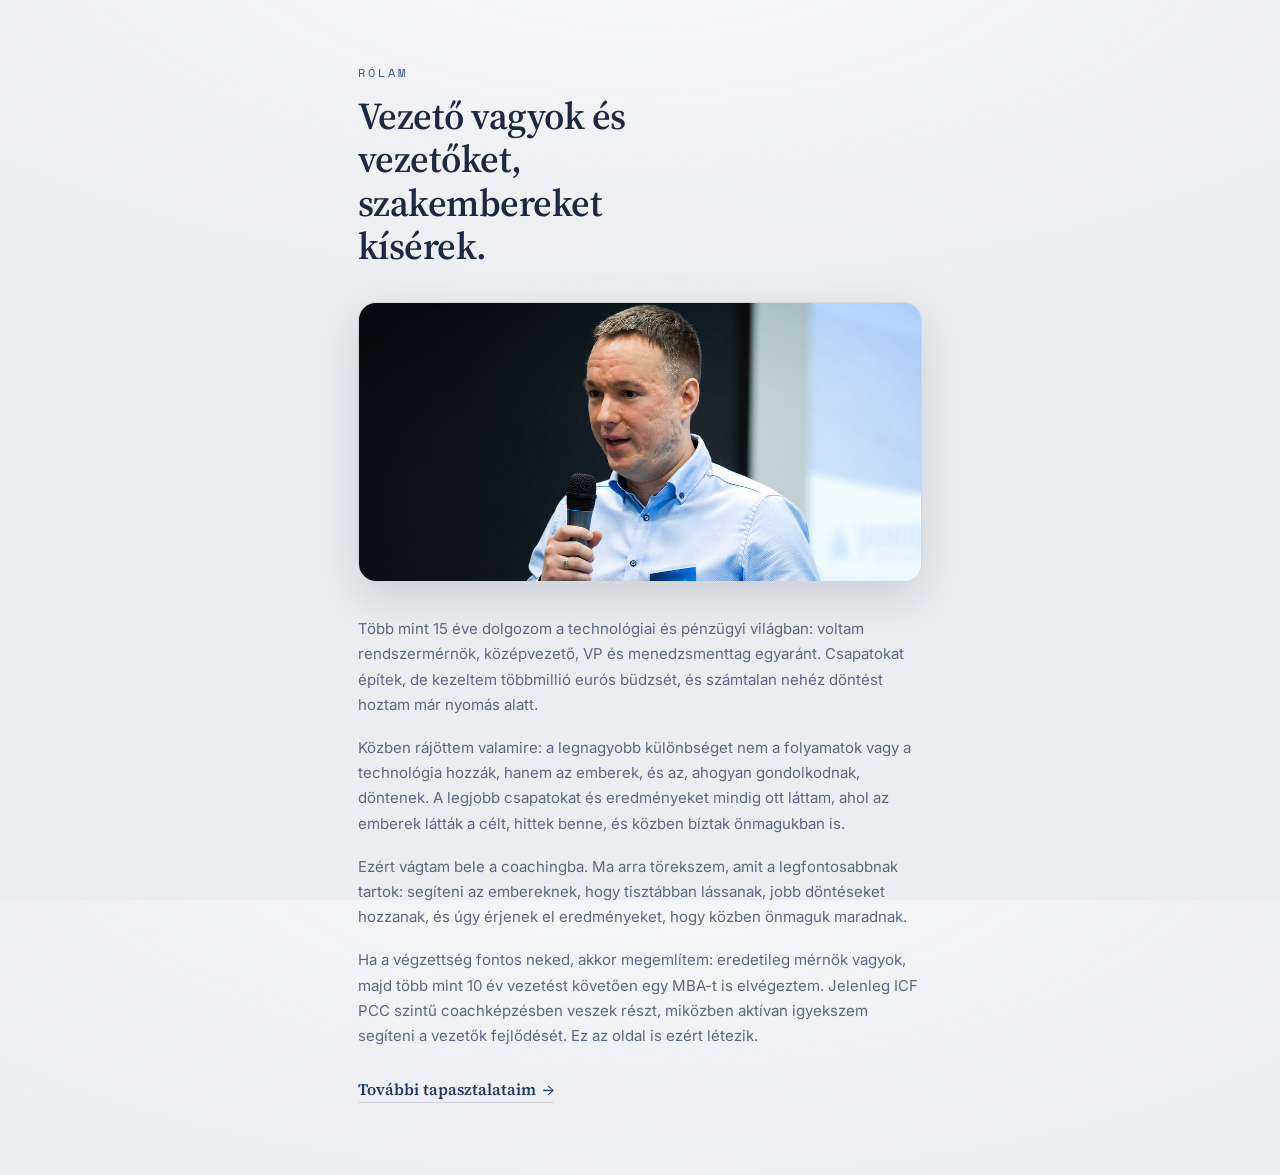
==== rolam.html @ d9606e52 "Add standalone rolam.html and open it in the "ismerj" layover Rebuild the coaching site's #rolam blo" ====
<!doctype html><html lang="hu"><head><meta charset="utf8"><meta name="viewport" content="width=device-width,initial-scale=1">
<title>Rólam · Kis István</title>
<meta name="description" content="Vezető vagyok és vezetőket, szakembereket kísérek.">
<link rel="icon" href="favicon.ico" sizes="any">
<link rel="preconnect" href="https://fonts.googleapis.com">
<link rel="preconnect" href="https://fonts.gstatic.com" crossorigin>
<link rel="stylesheet" href="https://fonts.googleapis.com/css2?family=Space+Mono:wght@400;700&family=Source+Serif+4:opsz,wght@8..60,400..600&family=Inter:ital,wght@0,400;0,500;0,600;1,400&display=swap">
<style>
  :root{
    --ground:#ecedf1;--ground-hi:#f6f7fa;
    --ink:#1d2942;--dim:#5c6883;--line:rgba(29,42,66,.12);
    --coach-navy:#1c3a63;--coach-accent:#3a5794;
    --c-people:#c15a3c;
    --ease:cubic-bezier(.22,1,.36,1);
  }
  *{box-sizing:border-box}
  html{height:100%}
  body{
    margin:0;min-height:100%;
    background:radial-gradient(120% 70% at 50% -8%, var(--ground-hi), transparent 60%), var(--ground);
    color:var(--ink);
    font-family:Inter,system-ui,-apple-system,Segoe UI,Roboto,sans-serif;
    -webkit-font-smoothing:antialiased;
  }
  .wrap{max-width:660px;margin:0 auto;padding:clamp(30px,6vw,64px) clamp(22px,5vw,48px) clamp(40px,7vw,72px)}
  .kicker{font-family:"Space Mono",monospace;font-size:12px;letter-spacing:.24em;text-transform:uppercase;color:var(--coach-accent);margin:0 0 14px}
  h1{
    margin:0;font-family:"Source Serif 4",Georgia,serif;font-weight:600;
    font-size:clamp(26px,4.2vw,38px);line-height:1.14;letter-spacing:-.014em;color:var(--ink);
    max-width:20ch;
  }
  .photo{
    display:block;width:100%;height:clamp(200px,34vw,280px);object-fit:cover;object-position:50% 22%;
    border-radius:18px;margin:clamp(22px,3.4vw,34px) 0;border:1px solid var(--line);
    box-shadow:0 16px 44px rgba(15,20,32,.14);
  }
  .body p{margin:0 0 clamp(14px,1.6vw,18px);font-size:clamp(15px,1.15vw,16.5px);line-height:1.68;color:var(--dim)}
  .body p:last-child{margin-bottom:0}
  .more{
    display:inline-flex;align-items:center;gap:7px;margin-top:clamp(22px,3vw,30px);
    font-family:"Source Serif 4",Georgia,serif;font-weight:600;font-size:16px;color:var(--coach-navy);
    text-decoration:none;border-bottom:1px solid var(--line);padding-bottom:2px;transition:color .2s,border-color .2s;
  }
  .more:hover{color:var(--coach-accent);border-bottom-color:currentColor}
  .more .arrow{transition:transform .2s var(--ease)}
  .more:hover .arrow{transform:translateX(3px)}
  @media (prefers-reduced-motion:no-preference){
    .wrap>*{animation:rise .6s var(--ease) both}
    .kicker{animation-delay:.02s}h1{animation-delay:.06s}.photo{animation-delay:.1s}.body{animation-delay:.14s}
  }
  @keyframes rise{from{opacity:0;transform:translateY(10px)}to{opacity:1;transform:none}}
  @media (prefers-reduced-motion:reduce){*{animation:none!important}}
</style>
</head>
<body>
  <main class="wrap">
    <p class="kicker">Rólam</p>
    <h1>Vezető vagyok és vezetőket, szakembereket kísérek.</h1>
    <img class="photo" src="isti-speaking.jpg" alt="Kis István előadás közben" loading="lazy">
    <div class="body">
      <p>Több mint 15 éve dolgozom a technológiai és pénzügyi világban: voltam rendszermérnök, középvezető, VP és menedzsmenttag egyaránt. Csapatokat építek, de kezeltem többmillió eurós büdzsét, és számtalan nehéz döntést hoztam már nyomás alatt.</p>
      <p>Közben rájöttem valamire: a legnagyobb különbséget nem a folyamatok vagy a technológia hozzák, hanem az emberek, és az, ahogyan gondolkodnak, döntenek. A legjobb csapatokat és eredményeket mindig ott láttam, ahol az emberek látták a célt, hittek benne, és közben bíztak önmagukban is.</p>
      <p>Ezért vágtam bele a coachingba. Ma arra törekszem, amit a legfontosabbnak tartok: segíteni az embereknek, hogy tisztábban lássanak, jobb döntéseket hozzanak, és úgy érjenek el eredményeket, hogy közben önmaguk maradnak.</p>
      <p>Ha a végzettség fontos neked, akkor megemlítem: eredetileg mérnök vagyok, majd több mint 10 év vezetést követően egy MBA-t is elvégeztem. Jelenleg ICF PCC szintű coachképzésben veszek részt, miközben aktívan igyekszem segíteni a vezetők fejlődését. Ez az oldal is ezért létezik.</p>
    </div>
    <a class="more" href="https://coaching.istvankis.com/#tapasztalat" target="_blank" rel="noopener">További tapasztalataim <span class="arrow" aria-hidden="true">→</span></a>
  </main>
</body></html>
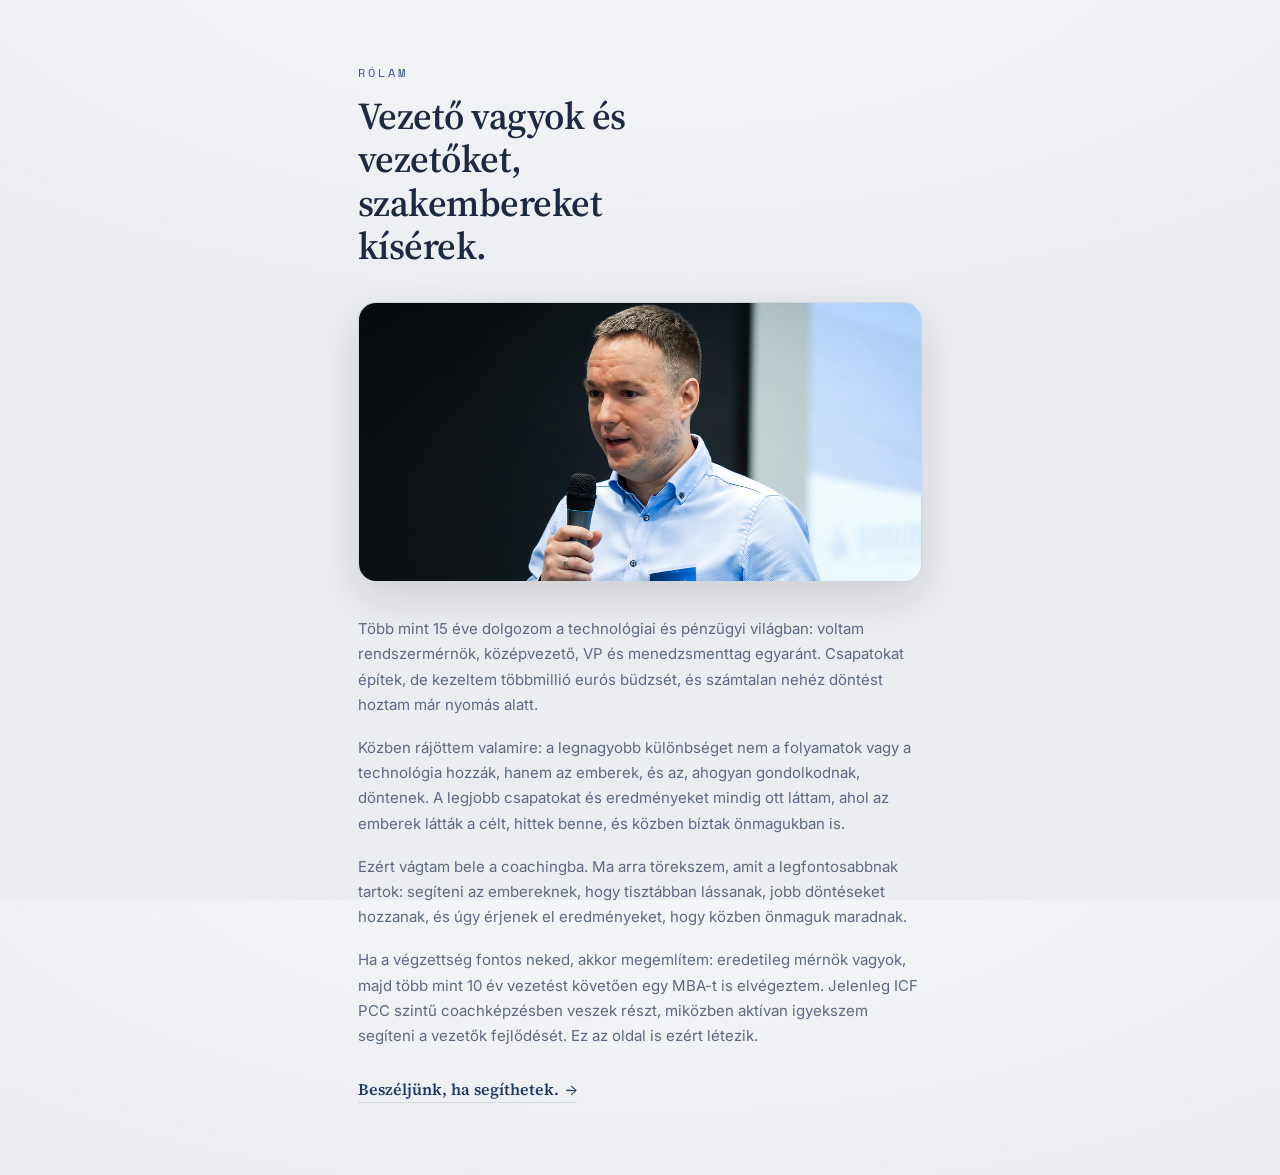
==== commit f730aa22: "rolam: offer "Beszéljünk, ha segíthetek." with booking link Replace the experience link with a booki" ====
--- a/rolam.html
+++ b/rolam.html
@@ -63,6 +63,6 @@
       <p>Ezért vágtam bele a coachingba. Ma arra törekszem, amit a legfontosabbnak tartok: segíteni az embereknek, hogy tisztábban lássanak, jobb döntéseket hozzanak, és úgy érjenek el eredményeket, hogy közben önmaguk maradnak.</p>
       <p>Ha a végzettség fontos neked, akkor megemlítem: eredetileg mérnök vagyok, majd több mint 10 év vezetést követően egy MBA-t is elvégeztem. Jelenleg ICF PCC szintű coachképzésben veszek részt, miközben aktívan igyekszem segíteni a vezetők fejlődését. Ez az oldal is ezért létezik.</p>
     </div>
-    <a class="more" href="https://coaching.istvankis.com/#tapasztalat" target="_blank" rel="noopener">További tapasztalataim <span class="arrow" aria-hidden="true">→</span></a>
+    <a class="more" href="https://meet.istvankis.com" rel="noopener">Beszéljünk, ha segíthetek. <span class="arrow" aria-hidden="true">→</span></a>
   </main>
 </body></html>
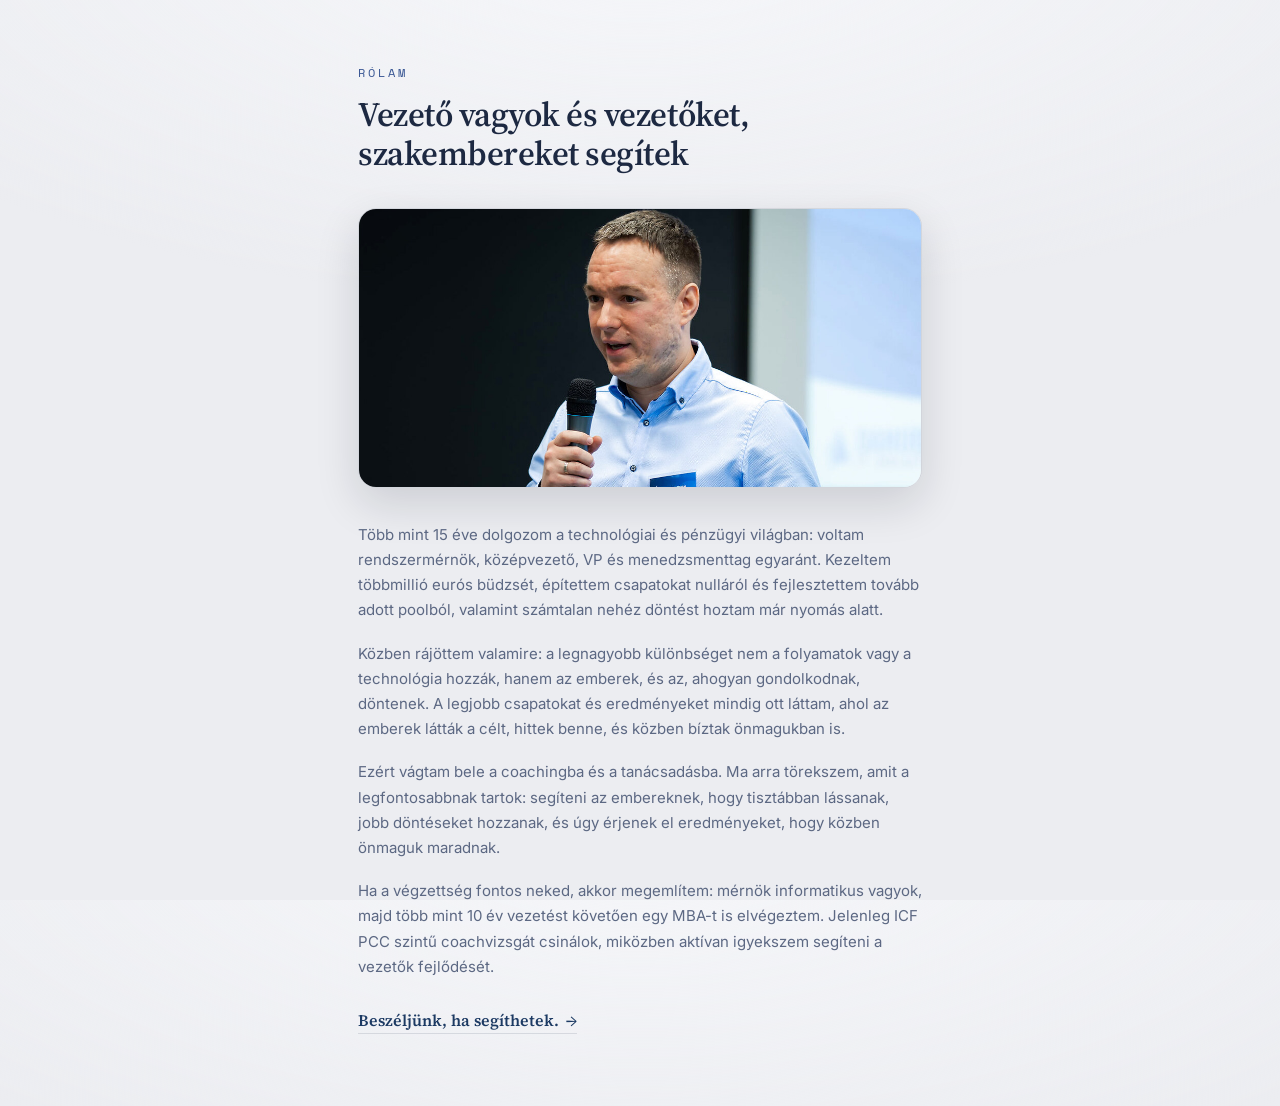
==== commit 71d04ac5: "rolam: update bio copy and heading, keep heading on one line Co-Authored-By: Claude Opus 4.8 (1M con" ====
--- a/rolam.html
+++ b/rolam.html
@@ -26,8 +26,7 @@
   .kicker{font-family:"Space Mono",monospace;font-size:12px;letter-spacing:.24em;text-transform:uppercase;color:var(--coach-accent);margin:0 0 14px}
   h1{
     margin:0;font-family:"Source Serif 4",Georgia,serif;font-weight:600;
-    font-size:clamp(26px,4.2vw,38px);line-height:1.14;letter-spacing:-.014em;color:var(--ink);
-    max-width:20ch;
+    font-size:clamp(24px,3.4vw,34px);line-height:1.16;letter-spacing:-.014em;color:var(--ink);
   }
   .photo{
     display:block;width:100%;height:clamp(200px,34vw,280px);object-fit:cover;object-position:50% 22%;
@@ -55,13 +54,13 @@
 <body>
   <main class="wrap">
     <p class="kicker">Rólam</p>
-    <h1>Vezető vagyok és vezetőket, szakembereket kísérek.</h1>
+    <h1>Vezető vagyok és vezetőket, szakembereket segítek</h1>
     <img class="photo" src="isti-speaking.jpg" alt="Kis István előadás közben" loading="lazy">
     <div class="body">
-      <p>Több mint 15 éve dolgozom a technológiai és pénzügyi világban: voltam rendszermérnök, középvezető, VP és menedzsmenttag egyaránt. Csapatokat építek, de kezeltem többmillió eurós büdzsét, és számtalan nehéz döntést hoztam már nyomás alatt.</p>
+      <p>Több mint 15 éve dolgozom a technológiai és pénzügyi világban: voltam rendszermérnök, középvezető, VP és menedzsmenttag egyaránt. Kezeltem többmillió eurós büdzsét, építettem csapatokat nulláról és fejlesztettem tovább adott poolból, valamint számtalan nehéz döntést hoztam már nyomás alatt.</p>
       <p>Közben rájöttem valamire: a legnagyobb különbséget nem a folyamatok vagy a technológia hozzák, hanem az emberek, és az, ahogyan gondolkodnak, döntenek. A legjobb csapatokat és eredményeket mindig ott láttam, ahol az emberek látták a célt, hittek benne, és közben bíztak önmagukban is.</p>
-      <p>Ezért vágtam bele a coachingba. Ma arra törekszem, amit a legfontosabbnak tartok: segíteni az embereknek, hogy tisztábban lássanak, jobb döntéseket hozzanak, és úgy érjenek el eredményeket, hogy közben önmaguk maradnak.</p>
-      <p>Ha a végzettség fontos neked, akkor megemlítem: eredetileg mérnök vagyok, majd több mint 10 év vezetést követően egy MBA-t is elvégeztem. Jelenleg ICF PCC szintű coachképzésben veszek részt, miközben aktívan igyekszem segíteni a vezetők fejlődését. Ez az oldal is ezért létezik.</p>
+      <p>Ezért vágtam bele a coachingba és a tanácsadásba. Ma arra törekszem, amit a legfontosabbnak tartok: segíteni az embereknek, hogy tisztábban lássanak, jobb döntéseket hozzanak, és úgy érjenek el eredményeket, hogy közben önmaguk maradnak.</p>
+      <p>Ha a végzettség fontos neked, akkor megemlítem: mérnök informatikus vagyok, majd több mint 10 év vezetést követően egy MBA-t is elvégeztem. Jelenleg ICF PCC szintű coachvizsgát csinálok, miközben aktívan igyekszem segíteni a vezetők fejlődését.</p>
     </div>
     <a class="more" href="https://meet.istvankis.com" rel="noopener">Beszéljünk, ha segíthetek. <span class="arrow" aria-hidden="true">→</span></a>
   </main>
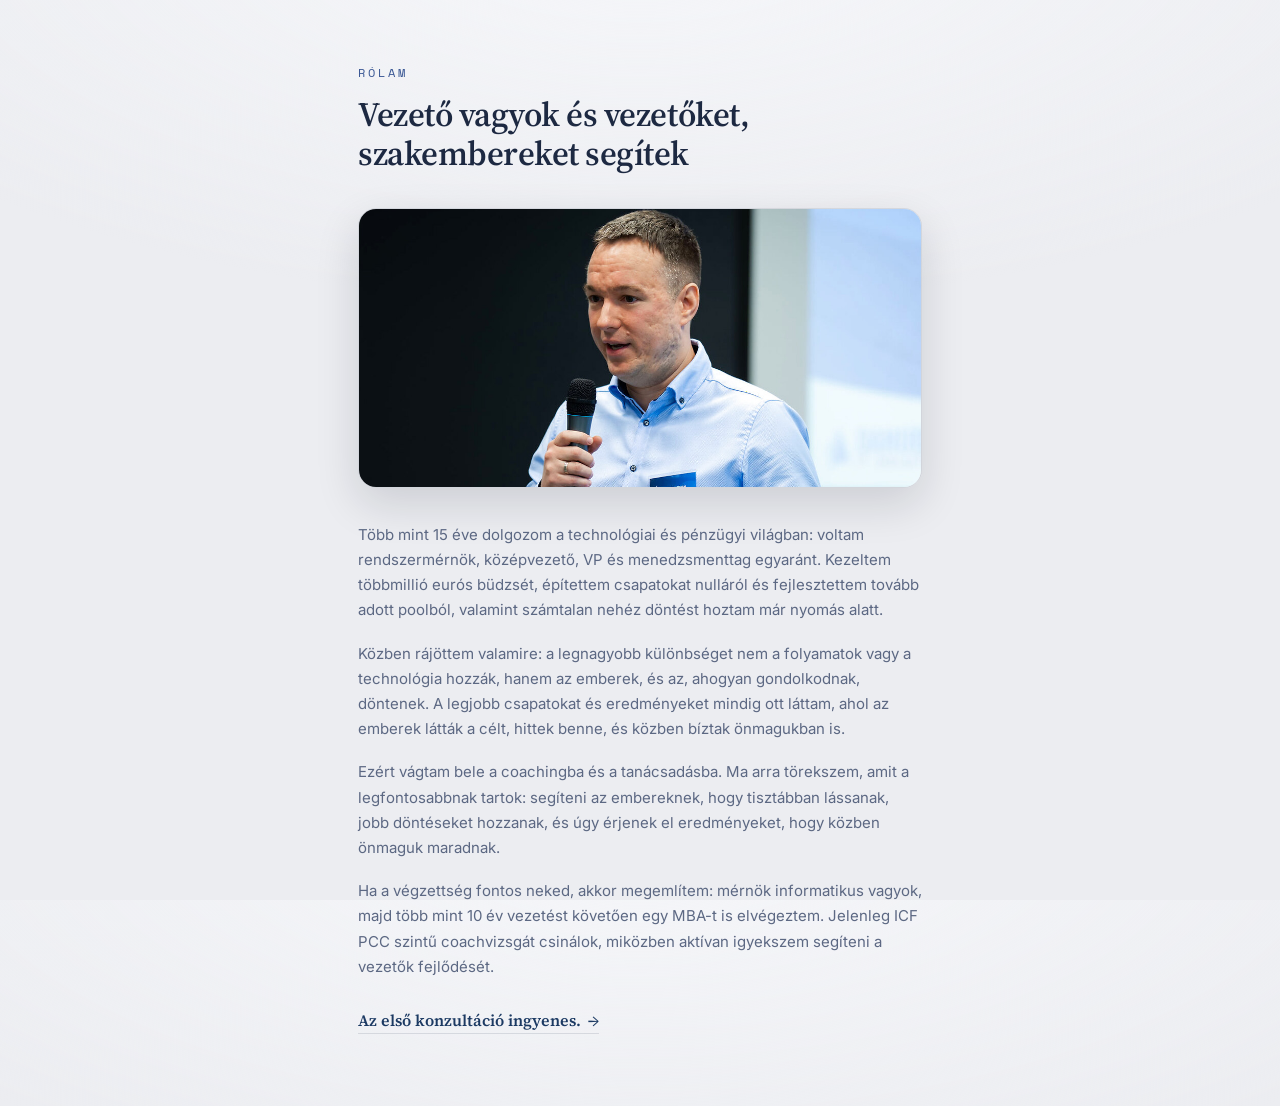
==== commit 1ca30ae3: "rolam: change CTA to "Az első konzultáció ingyenes." Co-Authored-By: Claude Opus 4.8 (1M context) <n" ====
--- a/rolam.html
+++ b/rolam.html
@@ -62,6 +62,6 @@
       <p>Ezért vágtam bele a coachingba és a tanácsadásba. Ma arra törekszem, amit a legfontosabbnak tartok: segíteni az embereknek, hogy tisztábban lássanak, jobb döntéseket hozzanak, és úgy érjenek el eredményeket, hogy közben önmaguk maradnak.</p>
       <p>Ha a végzettség fontos neked, akkor megemlítem: mérnök informatikus vagyok, majd több mint 10 év vezetést követően egy MBA-t is elvégeztem. Jelenleg ICF PCC szintű coachvizsgát csinálok, miközben aktívan igyekszem segíteni a vezetők fejlődését.</p>
     </div>
-    <a class="more" href="https://meet.istvankis.com" rel="noopener">Beszéljünk, ha segíthetek. <span class="arrow" aria-hidden="true">→</span></a>
+    <a class="more" href="https://meet.istvankis.com" rel="noopener">Az első konzultáció ingyenes. <span class="arrow" aria-hidden="true">→</span></a>
   </main>
 </body></html>
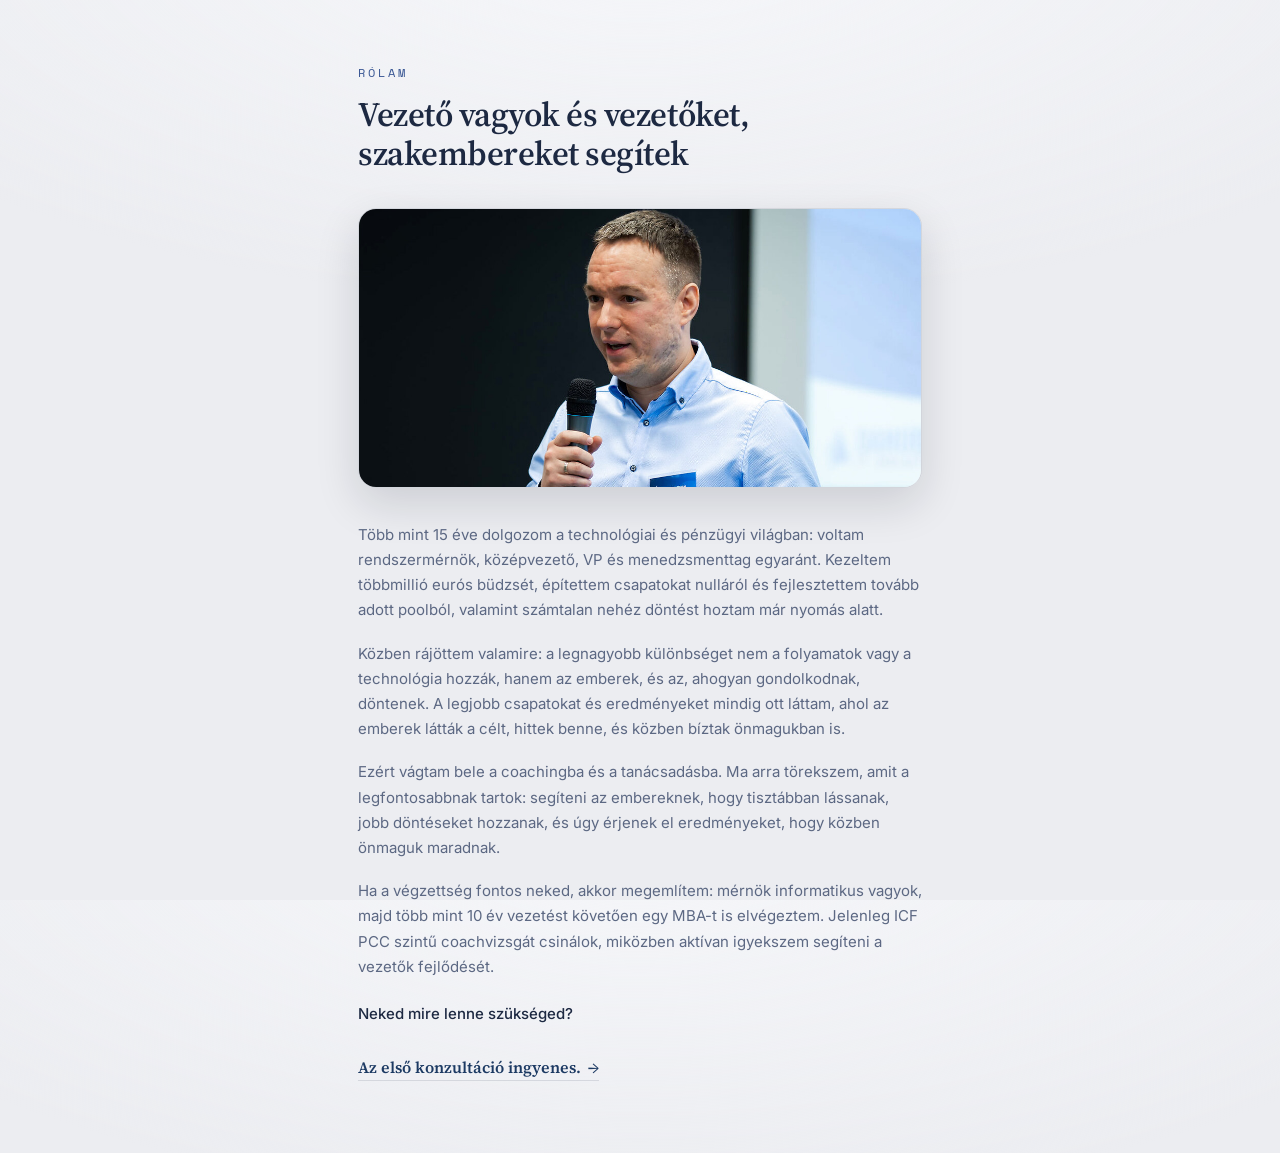
==== commit acd612e2: "rolam: add closing question "Neked mire lenne szükséged?" Co-Authored-By: Claude Opus 4.8 (1M contex" ====
--- a/rolam.html
+++ b/rolam.html
@@ -35,6 +35,7 @@
   }
   .body p{margin:0 0 clamp(14px,1.6vw,18px);font-size:clamp(15px,1.15vw,16.5px);line-height:1.68;color:var(--dim)}
   .body p:last-child{margin-bottom:0}
+  .body p.q{color:var(--ink);font-weight:500;margin-top:clamp(16px,2vw,22px)}
   .more{
     display:inline-flex;align-items:center;gap:7px;margin-top:clamp(22px,3vw,30px);
     font-family:"Source Serif 4",Georgia,serif;font-weight:600;font-size:16px;color:var(--coach-navy);
@@ -61,6 +62,7 @@
       <p>Közben rájöttem valamire: a legnagyobb különbséget nem a folyamatok vagy a technológia hozzák, hanem az emberek, és az, ahogyan gondolkodnak, döntenek. A legjobb csapatokat és eredményeket mindig ott láttam, ahol az emberek látták a célt, hittek benne, és közben bíztak önmagukban is.</p>
       <p>Ezért vágtam bele a coachingba és a tanácsadásba. Ma arra törekszem, amit a legfontosabbnak tartok: segíteni az embereknek, hogy tisztábban lássanak, jobb döntéseket hozzanak, és úgy érjenek el eredményeket, hogy közben önmaguk maradnak.</p>
       <p>Ha a végzettség fontos neked, akkor megemlítem: mérnök informatikus vagyok, majd több mint 10 év vezetést követően egy MBA-t is elvégeztem. Jelenleg ICF PCC szintű coachvizsgát csinálok, miközben aktívan igyekszem segíteni a vezetők fejlődését.</p>
+      <p class="q">Neked mire lenne szükséged?</p>
     </div>
     <a class="more" href="https://meet.istvankis.com" rel="noopener">Az első konzultáció ingyenes. <span class="arrow" aria-hidden="true">→</span></a>
   </main>
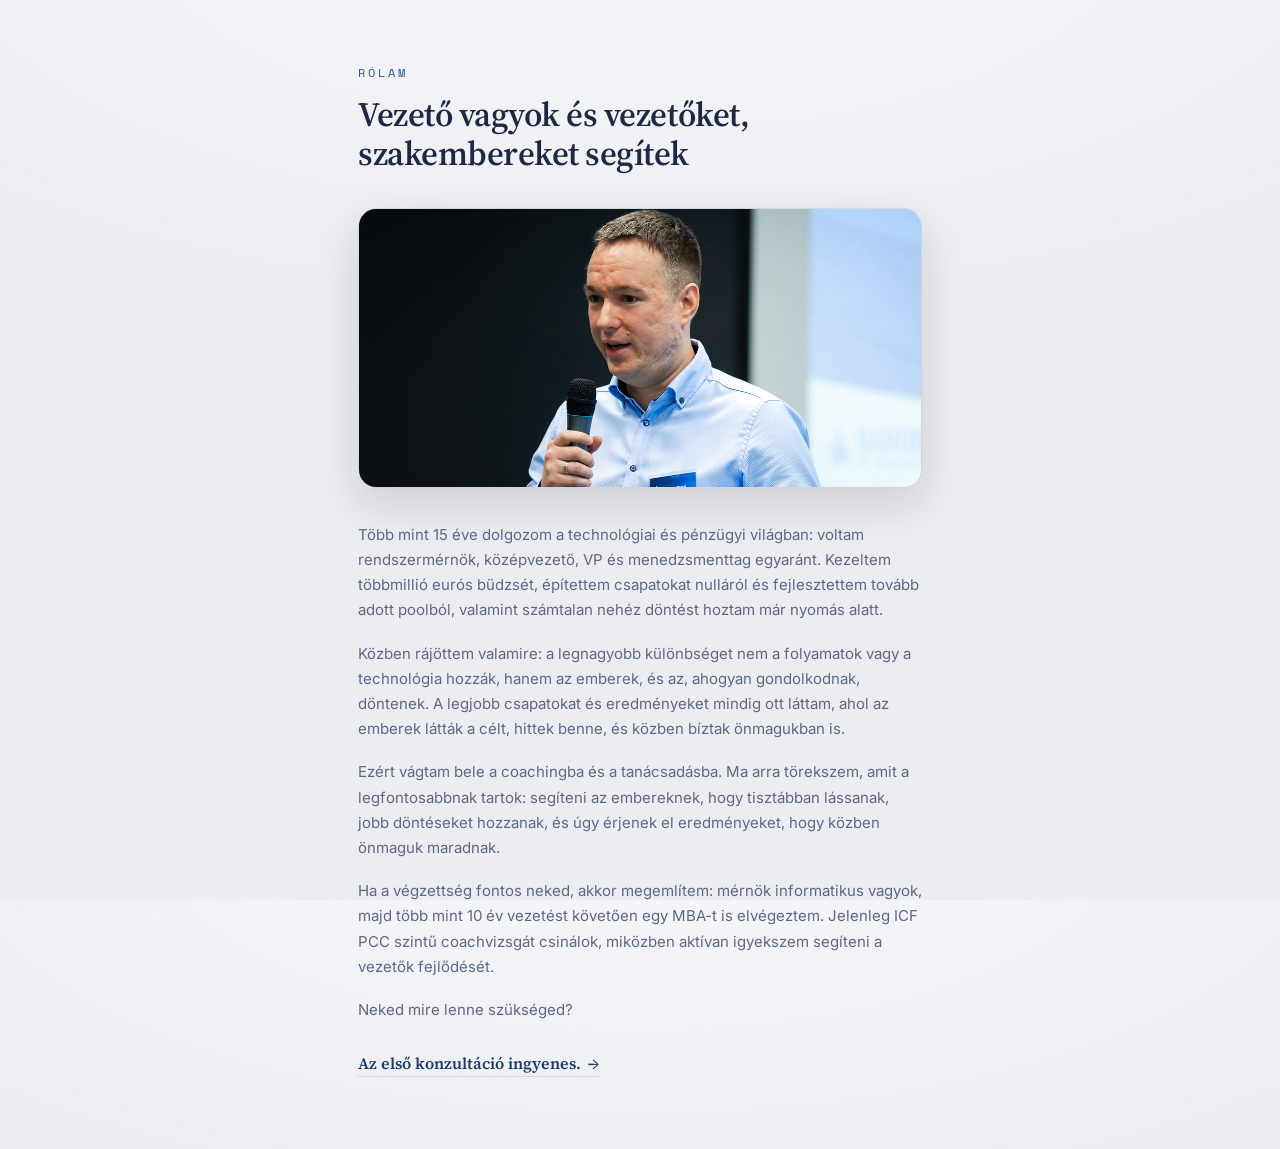
==== commit d2f80b15: "rolam: don't emphasize the closing question Co-Authored-By: Claude Opus 4.8 (1M context) <noreply@an" ====
--- a/rolam.html
+++ b/rolam.html
@@ -35,7 +35,6 @@
   }
   .body p{margin:0 0 clamp(14px,1.6vw,18px);font-size:clamp(15px,1.15vw,16.5px);line-height:1.68;color:var(--dim)}
   .body p:last-child{margin-bottom:0}
-  .body p.q{color:var(--ink);font-weight:500;margin-top:clamp(16px,2vw,22px)}
   .more{
     display:inline-flex;align-items:center;gap:7px;margin-top:clamp(22px,3vw,30px);
     font-family:"Source Serif 4",Georgia,serif;font-weight:600;font-size:16px;color:var(--coach-navy);
@@ -62,7 +61,7 @@
       <p>Közben rájöttem valamire: a legnagyobb különbséget nem a folyamatok vagy a technológia hozzák, hanem az emberek, és az, ahogyan gondolkodnak, döntenek. A legjobb csapatokat és eredményeket mindig ott láttam, ahol az emberek látták a célt, hittek benne, és közben bíztak önmagukban is.</p>
       <p>Ezért vágtam bele a coachingba és a tanácsadásba. Ma arra törekszem, amit a legfontosabbnak tartok: segíteni az embereknek, hogy tisztábban lássanak, jobb döntéseket hozzanak, és úgy érjenek el eredményeket, hogy közben önmaguk maradnak.</p>
       <p>Ha a végzettség fontos neked, akkor megemlítem: mérnök informatikus vagyok, majd több mint 10 év vezetést követően egy MBA-t is elvégeztem. Jelenleg ICF PCC szintű coachvizsgát csinálok, miközben aktívan igyekszem segíteni a vezetők fejlődését.</p>
-      <p class="q">Neked mire lenne szükséged?</p>
+      <p>Neked mire lenne szükséged?</p>
     </div>
     <a class="more" href="https://meet.istvankis.com" rel="noopener">Az első konzultáció ingyenes. <span class="arrow" aria-hidden="true">→</span></a>
   </main>
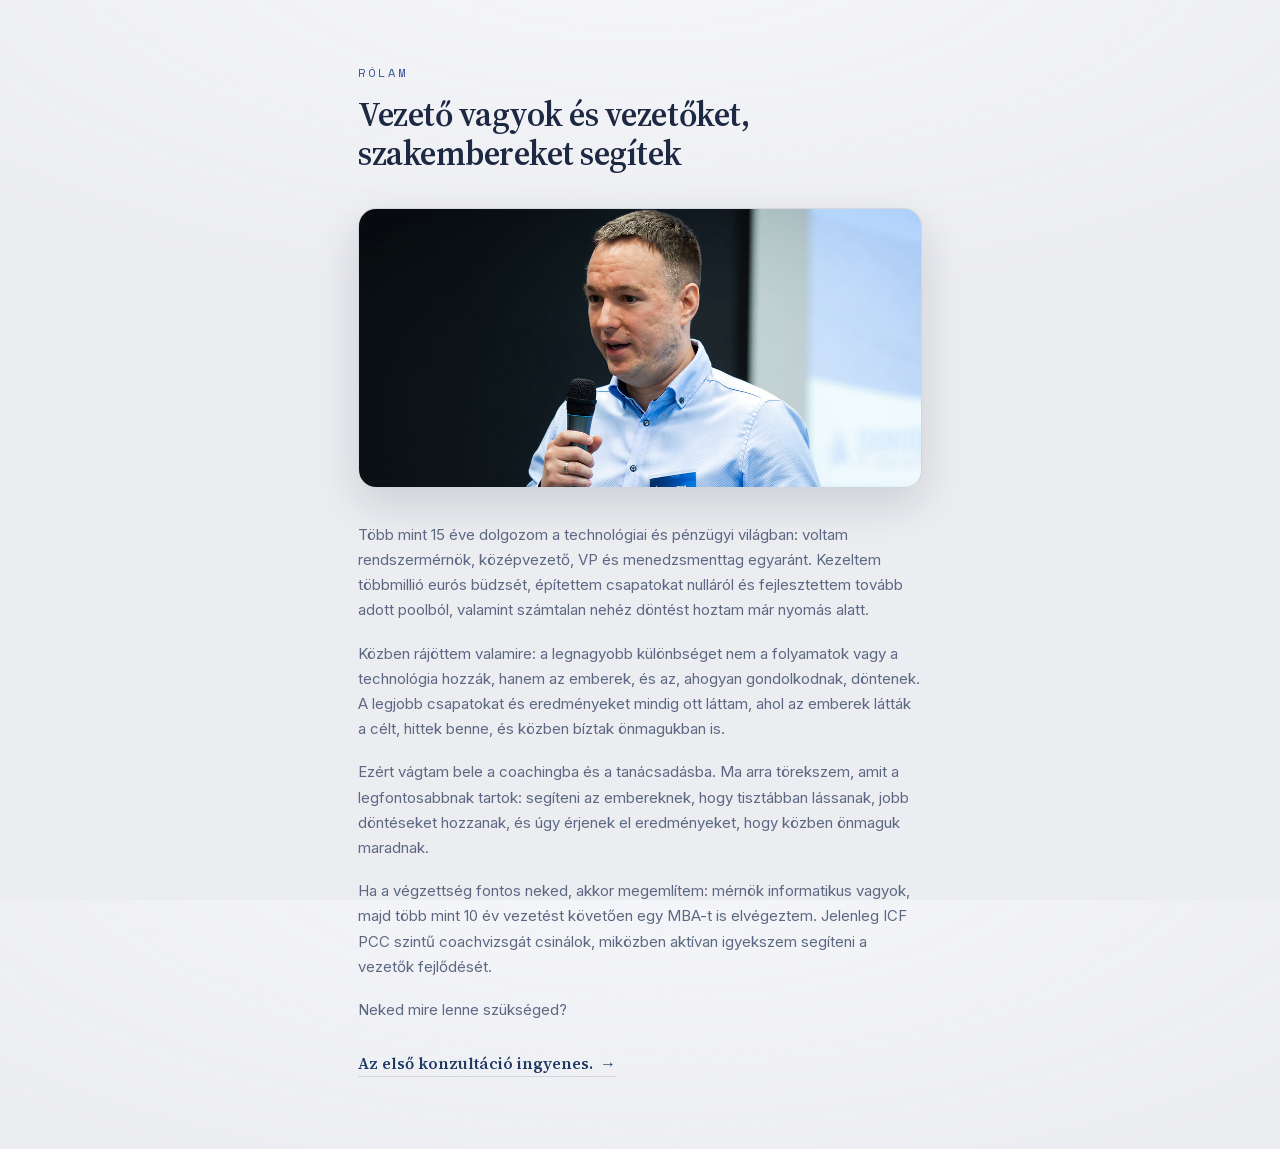
==== commit 06700bfc: "Self-host fonts: drop Google Fonts, serve woff2 locally Replaces the Google Fonts <link> (and precon" ====
--- a/rolam.html
+++ b/rolam.html
@@ -2,9 +2,8 @@
 <title>Rólam · Kis István</title>
 <meta name="description" content="Vezető vagyok és vezetőket, szakembereket kísérek.">
 <link rel="icon" href="favicon.ico" sizes="any">
-<link rel="preconnect" href="https://fonts.googleapis.com">
-<link rel="preconnect" href="https://fonts.gstatic.com" crossorigin>
-<link rel="stylesheet" href="https://fonts.googleapis.com/css2?family=Space+Mono:wght@400;700&family=Source+Serif+4:opsz,wght@8..60,400..600&family=Inter:ital,wght@0,400;0,500;0,600;1,400&display=swap">
+<link rel="preload" href="fonts/source-serif-4-latin.woff2" as="font" type="font/woff2" crossorigin>
+<link rel="stylesheet" href="fonts.css">
 <style>
   :root{
     --ground:#ecedf1;--ground-hi:#f6f7fa;
--- a/fonts.css
+++ b/fonts.css
@@ -0,0 +1,92 @@
+/* Self-hosted fonts (latin + latin-ext). Replaces Google Fonts so no visitor
+   data is sent to Google. Subsets cover Hungarian and English. */
+
+/* Inter — variable, upright */
+@font-face {
+  font-family: 'Inter';
+  font-style: normal;
+  font-weight: 400 600;
+  font-display: swap;
+  src: url(fonts/inter-latin-ext.woff2) format('woff2');
+  unicode-range: U+0100-02BA, U+02BD-02C5, U+02C7-02CC, U+02CE-02D7, U+02DD-02FF, U+0304, U+0308, U+0329, U+1D00-1DBF, U+1E00-1E9F, U+1EF2-1EFF, U+2020, U+20A0-20AB, U+20AD-20C0, U+2113, U+2C60-2C7F, U+A720-A7FF;
+}
+@font-face {
+  font-family: 'Inter';
+  font-style: normal;
+  font-weight: 400 600;
+  font-display: swap;
+  src: url(fonts/inter-latin.woff2) format('woff2');
+  unicode-range: U+0000-00FF, U+0131, U+0152-0153, U+02BB-02BC, U+02C6, U+02DA, U+02DC, U+0304, U+0308, U+0329, U+2000-206F, U+20AC, U+2122, U+2191, U+2193, U+2212, U+2215, U+FEFF, U+FFFD;
+}
+
+/* Inter — variable, italic */
+@font-face {
+  font-family: 'Inter';
+  font-style: italic;
+  font-weight: 400 500;
+  font-display: swap;
+  src: url(fonts/inter-italic-latin-ext.woff2) format('woff2');
+  unicode-range: U+0100-02BA, U+02BD-02C5, U+02C7-02CC, U+02CE-02D7, U+02DD-02FF, U+0304, U+0308, U+0329, U+1D00-1DBF, U+1E00-1E9F, U+1EF2-1EFF, U+2020, U+20A0-20AB, U+20AD-20C0, U+2113, U+2C60-2C7F, U+A720-A7FF;
+}
+@font-face {
+  font-family: 'Inter';
+  font-style: italic;
+  font-weight: 400 500;
+  font-display: swap;
+  src: url(fonts/inter-italic-latin.woff2) format('woff2');
+  unicode-range: U+0000-00FF, U+0131, U+0152-0153, U+02BB-02BC, U+02C6, U+02DA, U+02DC, U+0304, U+0308, U+0329, U+2000-206F, U+20AC, U+2122, U+2191, U+2193, U+2212, U+2215, U+FEFF, U+FFFD;
+}
+
+/* Source Serif 4 — variable (opsz + wght) */
+@font-face {
+  font-family: 'Source Serif 4';
+  font-style: normal;
+  font-weight: 400 600;
+  font-display: swap;
+  src: url(fonts/source-serif-4-latin-ext.woff2) format('woff2');
+  unicode-range: U+0100-02BA, U+02BD-02C5, U+02C7-02CC, U+02CE-02D7, U+02DD-02FF, U+0304, U+0308, U+0329, U+1D00-1DBF, U+1E00-1E9F, U+1EF2-1EFF, U+2020, U+20A0-20AB, U+20AD-20C0, U+2113, U+2C60-2C7F, U+A720-A7FF;
+}
+@font-face {
+  font-family: 'Source Serif 4';
+  font-style: normal;
+  font-weight: 400 600;
+  font-display: swap;
+  src: url(fonts/source-serif-4-latin.woff2) format('woff2');
+  unicode-range: U+0000-00FF, U+0131, U+0152-0153, U+02BB-02BC, U+02C6, U+02DA, U+02DC, U+0304, U+0308, U+0329, U+2000-206F, U+20AC, U+2122, U+2191, U+2193, U+2212, U+2215, U+FEFF, U+FFFD;
+}
+
+/* Space Mono — 400 */
+@font-face {
+  font-family: 'Space Mono';
+  font-style: normal;
+  font-weight: 400;
+  font-display: swap;
+  src: url(fonts/space-mono-400-latin-ext.woff2) format('woff2');
+  unicode-range: U+0100-02BA, U+02BD-02C5, U+02C7-02CC, U+02CE-02D7, U+02DD-02FF, U+0304, U+0308, U+0329, U+1D00-1DBF, U+1E00-1E9F, U+1EF2-1EFF, U+2020, U+20A0-20AB, U+20AD-20C0, U+2113, U+2C60-2C7F, U+A720-A7FF;
+}
+@font-face {
+  font-family: 'Space Mono';
+  font-style: normal;
+  font-weight: 400;
+  font-display: swap;
+  src: url(fonts/space-mono-400-latin.woff2) format('woff2');
+  unicode-range: U+0000-00FF, U+0131, U+0152-0153, U+02BB-02BC, U+02C6, U+02DA, U+02DC, U+0304, U+0308, U+0329, U+2000-206F, U+20AC, U+2122, U+2191, U+2193, U+2212, U+2215, U+FEFF, U+FFFD;
+}
+
+/* Space Mono — 700 */
+@font-face {
+  font-family: 'Space Mono';
+  font-style: normal;
+  font-weight: 700;
+  font-display: swap;
+  src: url(fonts/space-mono-700-latin-ext.woff2) format('woff2');
+  unicode-range: U+0100-02BA, U+02BD-02C5, U+02C7-02CC, U+02CE-02D7, U+02DD-02FF, U+0304, U+0308, U+0329, U+1D00-1DBF, U+1E00-1E9F, U+1EF2-1EFF, U+2020, U+20A0-20AB, U+20AD-20C0, U+2113, U+2C60-2C7F, U+A720-A7FF;
+}
+@font-face {
+  font-family: 'Space Mono';
+  font-style: normal;
+  font-weight: 700;
+  font-display: swap;
+  src: url(fonts/space-mono-700-latin.woff2) format('woff2');
+  unicode-range: U+0000-00FF, U+0131, U+0152-0153, U+02BB-02BC, U+02C6, U+02DA, U+02DC, U+0304, U+0308, U+0329, U+2000-206F, U+20AC, U+2122, U+2191, U+2193, U+2212, U+2215, U+FEFF, U+FFFD;
+}
